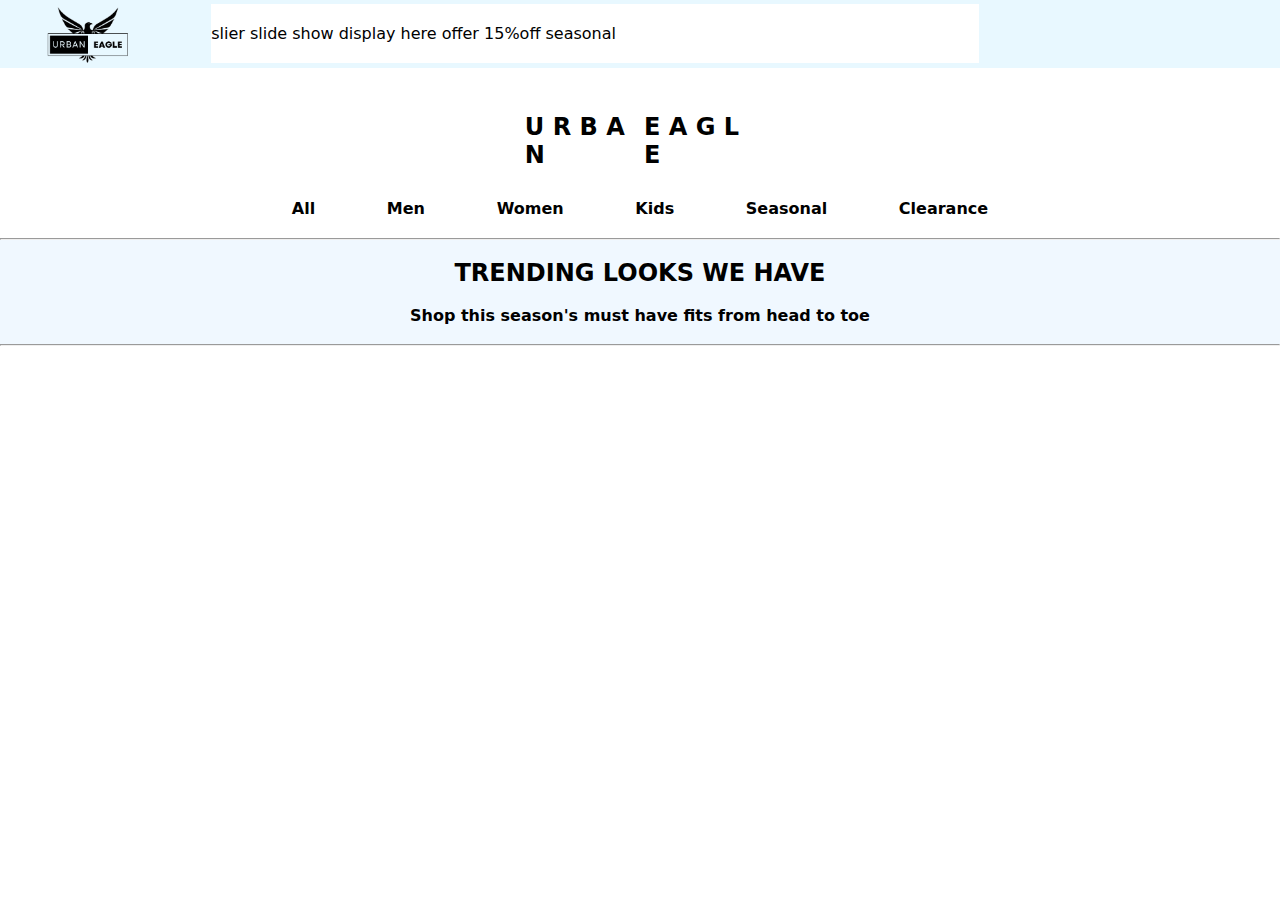
==== frontend/index.html @ c6f15f6f "day-2 work" ====
<!DOCTYPE html>
<html lang="en">

<head>
    <meta charset="UTF-8">
    <meta http-equiv="X-UA-Compatible" content="IE=edge">
    <meta name="viewport" content="width=device-width, initial-scale=1.0">
    <title>Urban Eagle</title>
    <link rel="stylesheet" href="index.css">
</head>

<body>
    <div id="nav1">
        <div>
            <div class="logo">
                <a href="index.html"><img src="images/Urban eage png logo.png" alt="logo"></a>
            </div>
        </div>
        <div>
            <p>slier slide show display here offer 15%off seasonal</p>
        </div>
        <div id="icon">
            <div><img src="https://cdn-icons-png.flaticon.com/512/3024/3024605.png" alt=""></div>
            <div><img src="https://cdn-icons-png.flaticon.com/512/126/126471.png" alt=""></div>
            <div><img src="https://cdn-icons-png.flaticon.com/512/9296/9296822.png" alt=""></div>
        </div>
    </div>

    <div id="nav2">
        <div>
        <h2>U R B A N</h2> <h2>E A G L E</h2>
    </div>
        <div>
            <h4>All</h4>
            <h4>Men</h4>
            <h4>Women</h4>
            <h4>Kids</h4>
            <h4>Seasonal</h4>
            <h4>Clearance</h4>
        </div>
    </div>
    <hr>
    <div id="trend">
        <br>
        <h2>TRENDING LOOKS WE HAVE</h2>
        <br>
        <h4>Shop this season's must have fits from head to toe</h4>
        <br>
    </div>
    <hr>










</body>

</html>
<script src="index.js"></script>
---- frontend/index.css ----
* {
    margin: 0px;
    padding: 0px;
    /* font-family: Verdana, Geneva, Tahoma, sans-serif; */
    font-family: system-ui, -apple-system, BlinkMacSystemFont, 'Segoe UI', Roboto, Oxygen, Ubuntu, Cantarell, 'Open Sans', 'Helvetica Neue', sans-serif;
}

#nav1 {
    display: flex;
    justify-content: space-around;
    background-color: rgba(172, 231, 255, 0.281);
    padding: 4px 0px 5px 0px;
    margin-bottom: 45px;
}

#nav1 img {
    width: 80%;
    display: flex;
    margin: auto;
    transition: 0.3s;
}

.logo {
    position: absolute;
    width: 8%;
}

#nav1 img:hover {
    transform: scale(1.2);
}

#nav1>div:nth-child(1) {
    width: 8%;
}

#nav1>div:nth-child(2) {
    width: 60%;
    background-color: white;
    padding: 20px 0px;
}

#nav1>div:nth-child(3) {
    width: 15%;
    display: flex;
    justify-content: space-between;
    align-items: center;
}

#icon img {
    width: 40%;
}

#nav2>div:nth-child(1) {
    display: flex;
    width: 18%;
    margin: auto;
    justify-content: space-between;
    margin-bottom: 30px;
}
#nav2>div:nth-child(2) {
    display: flex;
    width: 60%;
    margin: auto;
    justify-content: space-around;
    margin-bottom: 20px;
}

#trend{
    text-align: center;
    background-color: aliceblue;
}
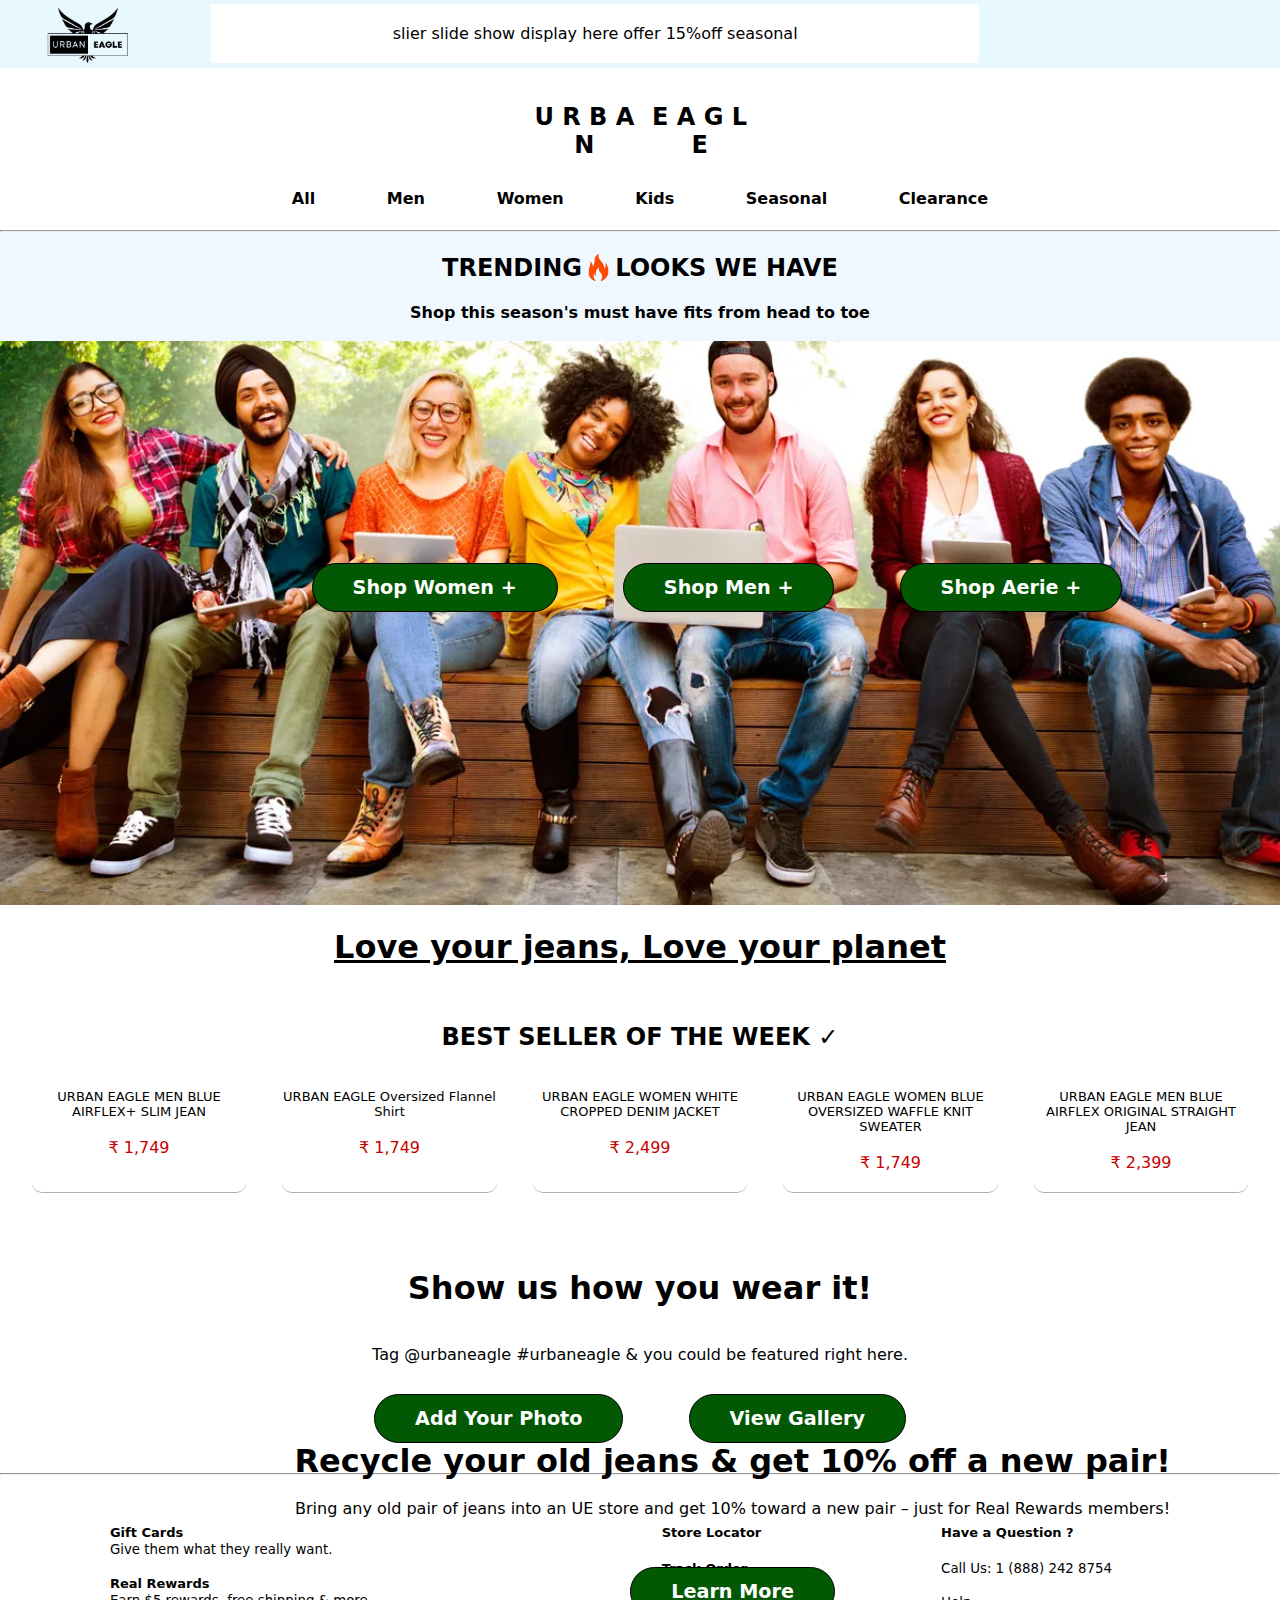
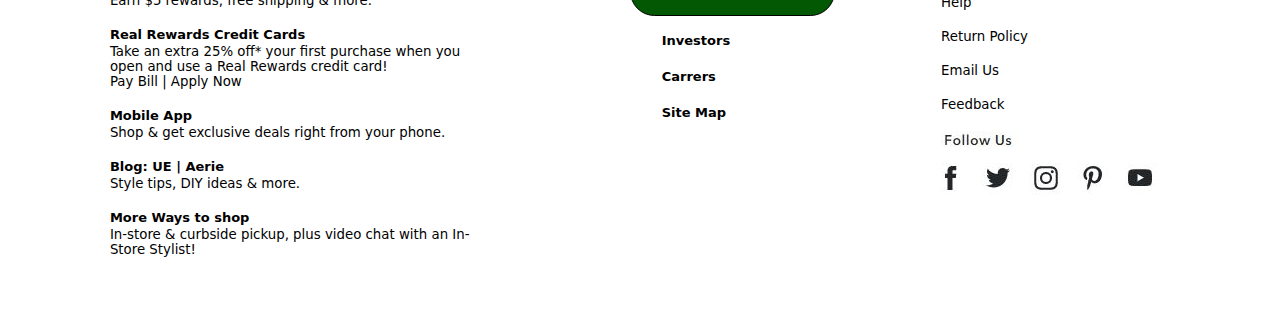
==== commit 203107ce: "day-3 work" ====
--- a/frontend/index.html
+++ b/frontend/index.html
@@ -10,54 +10,224 @@
 </head>
 
 <body>
-    <div id="nav1">
+    <div id="cont">
+        <div id="nav1">
+            <div>
+                <div class="logo">
+                    <a href="index.html"><img src="images/Urban eage png logo.png" alt="logo"></a>
+                </div>
+            </div>
+            <div>
+                <p>slier slide show display here offer 15%off seasonal</p>
+            </div>
+            <div id="icon">
+                <div id="account"><img src="https://cdn-icons-png.flaticon.com/512/3024/3024605.png" alt=""></div>
+                <div><img src="https://cdn-icons-png.flaticon.com/512/126/126471.png" alt=""></div>
+                <div><img src="https://cdn-icons-png.flaticon.com/512/9296/9296822.png" alt=""></div>
+            </div>
+        </div>
+
+        <div id="acc">
+            <!-- <hr> -->
+            <br>
+            <h1>ACCOUNT</h1><br>
+         
+            <button class="sign">Sign In</button>
+            <button class="sign">Create Account</button><br>
+        
+            <hr><br>
+            <h4>Real Rewards</h4><br>
+            <hr><br>
+            <h4>Account Settings</h4><br>
+            <hr><br>
+            <h4>Credit Card & Bill Pay</h4><br>
+            <hr><br>
+            <h4>Feedback</h4><br>
+            <hr><br>
+            <h4>Help <br> Call Us: 1 (888) 242 8754</h4><br>
+            <hr><br>
+            <h4>About Us</h4><br>
+            <hr><br>
+            <h4>Admin Section</h4>
+            <br>
+        </div>
+        <div id="nav2">
+            <div>
+                <h2>U R B A N</h2>
+                <h2>E A G L E</h2>
+            </div>
+            <div>
+                <div class="option">
+                    <h4>All</h4>
+                </div>
+                <div class="option">
+                    <h4>Men</h4>
+                </div>
+                <div class="option">
+                    <h4>Women</h4>
+                </div>
+                <div class="option">
+                    <h4>Kids</h4>
+                </div>
+                <div class="option">
+                    <h4>Seasonal</h4>
+                </div>
+                <div class="option">
+                    <h4>Clearance</h4>
+                </div>
+            </div>
+        </div>
+        <hr>
+        <div id="trend">
+            <br>
+            <div>
+                <h2>TRENDING</h2>
+                <img src="images/trend png.png" alt="">
+                <h2>LOOKS WE HAVE</h2>
+            </div>
+            <br>
+            <h4>Shop this season's must have fits from head to toe</h4>
+            <br>
+        </div>
+
+        <div id="slider">
+            <div id="abvsli">
+                <button>Shop Women +</button>
+                <button>Shop Men +</button>
+                <button>Shop Aerie +</button>
+            </div>
+            <img src="images/slider1pn.png" alt="">
+        </div>
+        <br>
         <div>
-            <div class="logo">
-                <a href="index.html"><img src="images/Urban eage png logo.png" alt="logo"></a>
-            </div>
-        </div>
+            <h1><u>Love your jeans, Love your planet</u></h1>
+            <a href="https://blog.ae.com/2020/12/23/made-with-the-planet-in-mind/"><button class="detail">Learn
+                    More</button></a>
+            <img src="https://s7d2.scene7.com/is/image/aeo/20230113-aehp-realgood-lg?scl=1&qlt=60&fmt=webp" alt="">
+        </div>
+        <br>
+        <br>
+        <h2>BEST SELLER OF THE WEEK ✓</h2>
+        <br>
+        <div id="bottom">
+            <div>
+                <a href=""><button class="shop">QUICK SHOP</button></a>
+                <img src="https://imagescdn.aeo.in/img/app/product/6/627632-6118717.jpg?w=312&auto=format" alt="">
+                <br>
+                <p>URBAN EAGLE MEN BLUE AIRFLEX+ SLIM JEAN</p>
+                <br>
+                <p class="rs" style="font-size: medium;">₹ 1,749</p>
+            </div>
+            <div>
+                <a href=""><button class="shop">QUICK SHOP</button></a>
+                <img src="https://s7d2.scene7.com/is/image/aeo/1354_5000_600_of?$cat-main_large$&fmt=webp" alt="">
+                <p>URBAN EAGLE Oversized Flannel Shirt</p>
+                <br>
+                <p class="rs" style="font-size: medium;">₹ 1,749</p>
+            </div>
+            <div>
+                <a href=""><button class="shop">QUICK SHOP</button></a>
+                <img src="https://imagescdn.aeo.in/img/app/product/6/688749-7324716.jpg?w=312&auto=format" alt="">
+                <p>URBAN EAGLE WOMEN WHITE CROPPED DENIM JACKET</p>
+                <br>
+                <p class="rs" style="font-size: medium;">₹ 2,499</p>
+            </div>
+            <div>
+                <a href=""><button class="shop">QUICK SHOP</button></a>
+                <img src="https://imagescdn.aeo.in/img/app/product/7/778930-9504622.jpg?w=312&auto=format" alt="">
+                <p>URBAN EAGLE WOMEN BLUE OVERSIZED WAFFLE KNIT SWEATER</p>
+                <br>
+                <p class="rs" style="font-size: medium;">₹ 1,749</p>
+            </div>
+            <div>
+                <a href=""><button class="shop">QUICK SHOP</button></a>
+                <img src="https://imagescdn.aeo.in/img/app/product/5/554767-4564166.jpg?auto=format" alt="">
+                <p>URBAN EAGLE MEN BLUE AIRFLEX ORIGINAL STRAIGHT JEAN</p>
+                <br>
+                <p class="rs" style="font-size: medium;">₹ 2,399</p>
+            </div>
+        </div>
+        <br>
+        <br>
+        <br>
         <div>
-            <p>slier slide show display here offer 15%off seasonal</p>
-        </div>
-        <div id="icon">
-            <div><img src="https://cdn-icons-png.flaticon.com/512/3024/3024605.png" alt=""></div>
-            <div><img src="https://cdn-icons-png.flaticon.com/512/126/126471.png" alt=""></div>
-            <div><img src="https://cdn-icons-png.flaticon.com/512/9296/9296822.png" alt=""></div>
-        </div>
+            <div id="reward">
+                <h1>Recycle your old jeans & get 10% off a new pair!</h1>
+                <br>
+                <p>Bring any old pair of jeans into an UE store and get 10% toward a new pair – just for Real Rewards
+                    members!</p>
+                <br>
+                <a href="https://blog.ae.com/2022/04/06/recycle-your-old-jeans-get-10-off-a-new-pair/"><button
+                        class="learn">Learn More</button></a>
+            </div>
+            <img src="https://s7d2.scene7.com/is/image/aeo/20230113-aehp-jeans-recycling-lg?scl=1&qlt=60&fmt=webp"
+                alt="">
+        </div>
+        <h1>Show us how you wear it!</h1>
+        <br>
+        <div id="show"></div>
+        <br>
+        <p>Tag @urbaneagle #urbaneagle & you could be featured right here.</p>
+        <button id="addphoto">Add Your Photo</button>
+        <button class="gallery">View Gallery</button>
+        <br>
+        <hr>
+        <div id="footer">
+            <div>
+                <p class="fhead">Gift Cards</p>
+                <p class="fpara">Give them what they really want.</p>
+                <br>
+                <p class="fhead">Real Rewards</p>
+                <p class="fpara">Earn $5 rewards, free shipping & more.</p>
+                <br>
+                <p class="fhead">Real Rewards Credit Cards</p>
+                <p class="fpara">Take an extra 25% off* your first purchase when you open and use a Real Rewards credit
+                    card! <br> Pay Bill | Apply Now</p>
+                <br>
+                <p class="fhead">Mobile App</p>
+                <p class="fpara">Shop & get exclusive deals right from your phone.</p>
+                <br>
+                <p class="fhead">Blog: UE | Aerie</p>
+                <p class="fpara">Style tips, DIY ideas & more.</p>
+                <br>
+                <p class="fhead">More Ways to shop</p>
+                <p class="fpara">In-store & curbside pickup, plus video chat with an In-Store Stylist!</p>
+                <br>
+            </div>
+            <div>
+                <p class="fhead">Store Locator</p>
+                <br>
+                <p class="fhead">Track Order</p>
+                <br>
+                <p class="fhead">About us</p>
+                <br>
+                <p class="fhead">Investors</p>
+                <br>
+                <p class="fhead">Carrers</p>
+                <br>
+                <p class="fhead">Site Map</p>
+                <br>
+            </div>
+            <div>
+                <p class="fhead">Have a Question ?</p>
+                <br>
+                <p class="fpara">Call Us: 1 (888) 242 8754</p>
+                <br>
+                <p class="fpara">Help</p>
+                <br>
+                <p class="fpara">Return Policy</p>
+                <br>
+                <p class="fpara">Email Us</p>
+                <br>
+                <p class="fpara">Feedback</p>
+                <br>
+                <img src="images/footer.JPG" alt="">
+            </div>
+        </div>
+
+
+
     </div>
-
-    <div id="nav2">
-        <div>
-        <h2>U R B A N</h2> <h2>E A G L E</h2>
-    </div>
-        <div>
-            <h4>All</h4>
-            <h4>Men</h4>
-            <h4>Women</h4>
-            <h4>Kids</h4>
-            <h4>Seasonal</h4>
-            <h4>Clearance</h4>
-        </div>
-    </div>
-    <hr>
-    <div id="trend">
-        <br>
-        <h2>TRENDING LOOKS WE HAVE</h2>
-        <br>
-        <h4>Shop this season's must have fits from head to toe</h4>
-        <br>
-    </div>
-    <hr>
-
-
-
-
-
-
-
-
-
-
 </body>
 
 </html>
--- a/frontend/index.css
+++ b/frontend/index.css
@@ -1,16 +1,21 @@
 * {
     margin: 0px;
     padding: 0px;
-    /* font-family: Verdana, Geneva, Tahoma, sans-serif; */
+    text-align: center;
     font-family: system-ui, -apple-system, BlinkMacSystemFont, 'Segoe UI', Roboto, Oxygen, Ubuntu, Cantarell, 'Open Sans', 'Helvetica Neue', sans-serif;
 }
-
+img{
+    width: 100%;
+}
+#cont{
+    width: 100%;
+}
 #nav1 {
     display: flex;
     justify-content: space-around;
     background-color: rgba(172, 231, 255, 0.281);
     padding: 4px 0px 5px 0px;
-    margin-bottom: 45px;
+    /* margin-bottom: 35px; */
 }
 
 #nav1 img {
@@ -39,7 +44,7 @@
     padding: 20px 0px;
 }
 
-#nav1>div:nth-child(3) {
+#icon {
     width: 15%;
     display: flex;
     justify-content: space-between;
@@ -49,7 +54,9 @@
 #icon img {
     width: 40%;
 }
-
+#nav2{
+    margin-top: 35px;
+}
 #nav2>div:nth-child(1) {
     display: flex;
     width: 18%;
@@ -64,8 +71,149 @@
     justify-content: space-around;
     margin-bottom: 20px;
 }
-
+#acc{
+    position: absolute;
+    background-color: whitesmoke;
+    display: flex;
+    flex-direction: column;
+    padding: 0px 6px;
+    margin-left: 167vh;
+    display: none;
+    box-shadow: rgba(0, 0, 0, 0.24) 0px 3px 8px;
+}
+#acc h4{
+    transition: 0.3s;
+}
+#acc h4:hover{
+    font-size: medium;
+    /* box-shadow: rgba(0, 0, 0, 0.24) 0px 3px 8px; */
+    /* transform: scale(1.1); */
+}
+.sign{
+    padding: 12px 40px;
+    margin: 10px;
+    border-radius: 50px;
+    border: 1px solid black;
+    color: white;
+    font-size: larger;
+    font-weight: bold;
+    /* background-color: #0a5491; */
+    background-color: rgb(3, 88, 3);
+    transition: 0.2s;
+}
+.option{
+    transition: 0.1s;
+    border-bottom: 2px solid white;
+    padding: 0px 3px;
+}
+.option:hover{
+    border-bottom: 2px solid;
+}
 #trend{
     text-align: center;
     background-color: aliceblue;
+}
+
+#trend>div{
+    display: flex;
+    justify-content: center;
+    align-items: center;
+}
+#trend img{
+    width: 2.6%;
+}
+
+#slider img{
+    width: 100%;
+}
+
+#abvsli{
+    position: absolute;
+    margin-top: 15%;
+    margin-left: 22%;
+}
+#abvsli>button , .detail, .learn, #addphoto, .gallery{
+    padding: 12px 40px;
+    margin: 30px;
+    border-radius: 50px;
+    border: 1px solid black;
+    color: white;
+    font-size: larger;
+    font-weight: bold;
+    /* background-color: #0a5491; */
+    background-color: rgb(3, 88, 3);
+    transition: 0.2s;
+}
+#abvsli>button:hover , .detail:hover , .learn:hover, .shop:hover, #addphoto:hover, .gallery:hover, .sign:hover{
+    box-shadow: rgba(0, 0, 0, 0.3) 0px 19px 38px, rgba(0, 0, 0, 0.22) 0px 15px 12px;
+}
+.detail{
+    position: absolute;
+    margin-left: 70%;
+    margin-top: 50%;
+}
+#bottom{
+    width: 95%;
+    margin: auto;
+    display: grid;
+    grid-template-columns: repeat(5, 1fr);
+    gap: 3%;
+}
+#bottom>div{
+    border-radius: 10px;
+    border-bottom: 1px solid rgba(128, 128, 128, 0.623);
+    transition: 0.3s;
+}
+#bottom>div:hover{
+    transform: scale(1.1);
+}
+#bottom>div:hover .shop{
+    display: block;
+}
+
+#bottom p{
+    font-size: small;
+}
+.rs{
+    color: rgb(199, 0, 0);
+    font-size: medium;
+    margin-bottom: 20px;
+}
+#reward{
+    position: absolute;
+    margin-top: 15%;
+    margin-left: 23%;
+}
+.shop{
+    display: none;
+    position: absolute;
+    padding: 2px 30px;
+    border-radius: 50px;
+    border: 1px solid black;
+    margin-top: 38vh;
+    margin-left: 6.5vh;
+    transition: 0.1s;
+}
+
+#footer{
+    display: flex;
+    justify-content: space-around;
+    padding: 50px 20px;
+}
+#footer p{
+    text-align: left;
+}
+#footer>div:nth-child(1){
+    width: 30%;
+}
+.fhead{
+    font-size: small;
+    font-weight: bold;
+    border-bottom: 2px solid white;
+}
+.fhead:hover{
+   text-decoration: underline;
+}
+.fpara{
+    font-size: smaller;
 }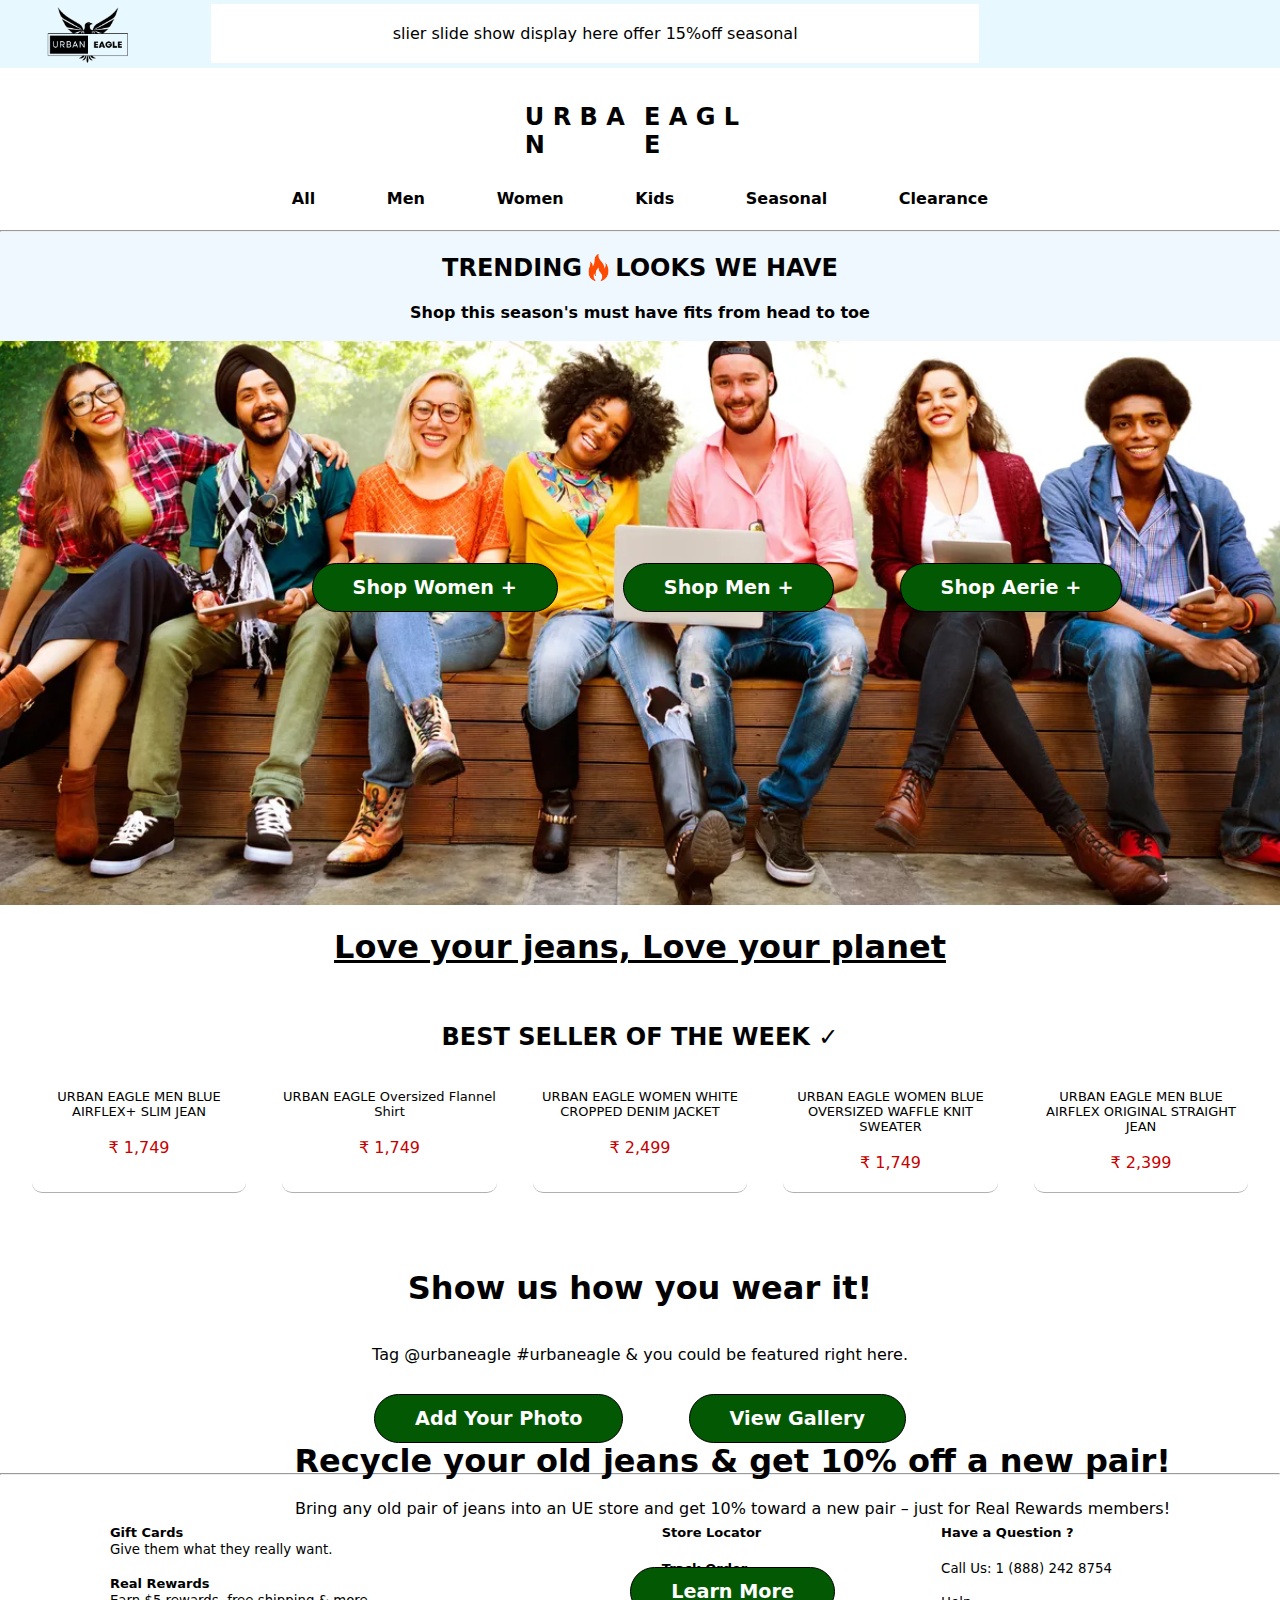
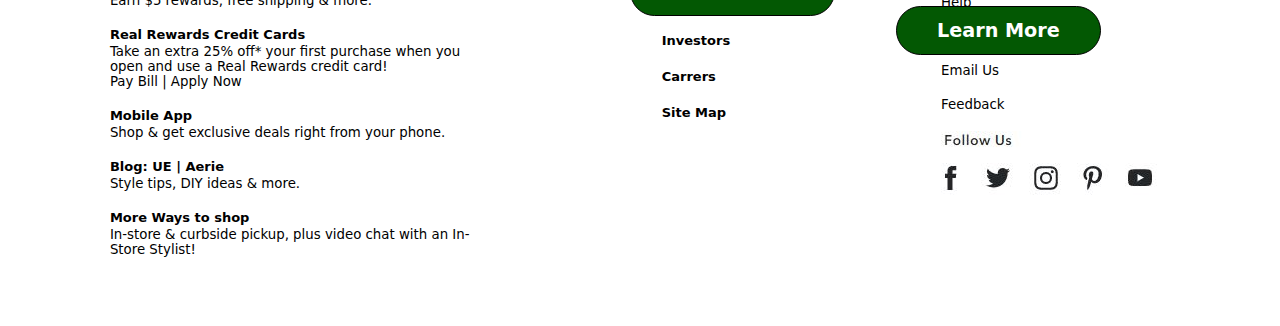
==== commit 9d5aa387: "day-4 work" ====
--- a/frontend/index.html
+++ b/frontend/index.html
@@ -18,7 +18,7 @@
                 </div>
             </div>
             <div>
-                <p>slier slide show display here offer 15%off seasonal</p>
+                <p class="cen">slier slide show display here offer 15%off seasonal</p>
             </div>
             <div id="icon">
                 <div id="account"><img src="https://cdn-icons-png.flaticon.com/512/3024/3024605.png" alt=""></div>
@@ -28,13 +28,12 @@
         </div>
 
         <div id="acc">
-            <!-- <hr> -->
             <br>
             <h1>ACCOUNT</h1><br>
-         
-            <button class="sign">Sign In</button>
-            <button class="sign">Create Account</button><br>
-        
+
+            <a href="login.html"><button class="sign">Sign In</button></a>
+            <a href="account.html"><button class="sign">Create Account</button></a><br>
+
             <hr><br>
             <h4>Real Rewards</h4><br>
             <hr><br>
@@ -48,7 +47,9 @@
             <hr><br>
             <h4>About Us</h4><br>
             <hr><br>
-            <h4>Admin Section</h4>
+            <a href="admin.html">
+                <h4>Admin Section</h4>
+            </a>
             <br>
         </div>
         <div id="nav2">
@@ -100,14 +101,14 @@
         </div>
         <br>
         <div>
-            <h1><u>Love your jeans, Love your planet</u></h1>
+            <h1 class="cen"><u>Love your jeans, Love your planet</u></h1>
             <a href="https://blog.ae.com/2020/12/23/made-with-the-planet-in-mind/"><button class="detail">Learn
                     More</button></a>
             <img src="https://s7d2.scene7.com/is/image/aeo/20230113-aehp-realgood-lg?scl=1&qlt=60&fmt=webp" alt="">
         </div>
         <br>
         <br>
-        <h2>BEST SELLER OF THE WEEK ✓</h2>
+        <h2 class="cen">BEST SELLER OF THE WEEK ✓</h2>
         <br>
         <div id="bottom">
             <div>
@@ -163,14 +164,16 @@
             <img src="https://s7d2.scene7.com/is/image/aeo/20230113-aehp-jeans-recycling-lg?scl=1&qlt=60&fmt=webp"
                 alt="">
         </div>
-        <h1>Show us how you wear it!</h1>
-        <br>
-        <div id="show"></div>
-        <br>
-        <p>Tag @urbaneagle #urbaneagle & you could be featured right here.</p>
-        <button id="addphoto">Add Your Photo</button>
-        <button class="gallery">View Gallery</button>
-        <br>
+        <div class="cen">
+            <h1 class="cen">Show us how you wear it!</h1>
+            <br>
+            <div id="show"></div>
+            <br>
+            <p class="cen">Tag @urbaneagle #urbaneagle & you could be featured right here.</p>
+            <button id="addphoto">Add Your Photo</button>
+            <button class="gallery">View Gallery</button>
+            <br>
+        </div>
         <hr>
         <div id="footer">
             <div>
@@ -231,4 +234,4 @@
 </body>
 
 </html>
-<script src="index.js"></script>+<script src="signup.js"></script>--- a/frontend/index.css
+++ b/frontend/index.css
@@ -1,15 +1,22 @@
 * {
     margin: 0px;
     padding: 0px;
+    /* text-align: center; */
+    font-family: system-ui, -apple-system, BlinkMacSystemFont, 'Segoe UI', Roboto, Oxygen, Ubuntu, Cantarell, 'Open Sans', 'Helvetica Neue', sans-serif;
+}
+
+.cen {
     text-align: center;
-    font-family: system-ui, -apple-system, BlinkMacSystemFont, 'Segoe UI', Roboto, Oxygen, Ubuntu, Cantarell, 'Open Sans', 'Helvetica Neue', sans-serif;
-}
-img{
-    width: 100%;
-}
-#cont{
-    width: 100%;
-}
+}
+
+img {
+    width: 100%;
+}
+
+#cont {
+    width: 100%;
+}
+
 #nav1 {
     display: flex;
     justify-content: space-around;
@@ -54,9 +61,11 @@
 #icon img {
     width: 40%;
 }
-#nav2{
+
+#nav2 {
     margin-top: 35px;
 }
+
 #nav2>div:nth-child(1) {
     display: flex;
     width: 18%;
@@ -64,6 +73,7 @@
     justify-content: space-between;
     margin-bottom: 30px;
 }
+
 #nav2>div:nth-child(2) {
     display: flex;
     width: 60%;
@@ -71,7 +81,8 @@
     justify-content: space-around;
     margin-bottom: 20px;
 }
-#acc{
+
+#acc {
     position: absolute;
     background-color: whitesmoke;
     display: flex;
@@ -81,15 +92,8 @@
     display: none;
     box-shadow: rgba(0, 0, 0, 0.24) 0px 3px 8px;
 }
-#acc h4{
-    transition: 0.3s;
-}
-#acc h4:hover{
-    font-size: medium;
-    /* box-shadow: rgba(0, 0, 0, 0.24) 0px 3px 8px; */
-    /* transform: scale(1.1); */
-}
-.sign{
+
+.sign {
     padding: 12px 40px;
     margin: 10px;
     border-radius: 50px;
@@ -101,38 +105,47 @@
     background-color: rgb(3, 88, 3);
     transition: 0.2s;
 }
-.option{
+
+.option {
     transition: 0.1s;
     border-bottom: 2px solid white;
     padding: 0px 3px;
 }
-.option:hover{
+
+.option:hover {
     border-bottom: 2px solid;
 }
-#trend{
+
+#trend {
     text-align: center;
     background-color: aliceblue;
 }
 
-#trend>div{
+#trend>div {
     display: flex;
     justify-content: center;
     align-items: center;
 }
-#trend img{
+
+#trend img {
     width: 2.6%;
 }
 
-#slider img{
-    width: 100%;
-}
-
-#abvsli{
+#slider img {
+    width: 100%;
+}
+
+#abvsli {
     position: absolute;
     margin-top: 15%;
     margin-left: 22%;
 }
-#abvsli>button , .detail, .learn, #addphoto, .gallery{
+
+#abvsli>button,
+.detail,
+.learn,
+#addphoto,
+.gallery {
     padding: 12px 40px;
     margin: 30px;
     border-radius: 50px;
@@ -144,47 +157,64 @@
     background-color: rgb(3, 88, 3);
     transition: 0.2s;
 }
-#abvsli>button:hover , .detail:hover , .learn:hover, .shop:hover, #addphoto:hover, .gallery:hover, .sign:hover{
+
+#abvsli>button:hover,
+.detail:hover,
+.learn:hover,
+.shop:hover,
+#addphoto:hover,
+.gallery:hover,
+.sign:hover {
     box-shadow: rgba(0, 0, 0, 0.3) 0px 19px 38px, rgba(0, 0, 0, 0.22) 0px 15px 12px;
 }
-.detail{
+
+.detail {
     position: absolute;
     margin-left: 70%;
     margin-top: 50%;
 }
-#bottom{
+
+#bottom {
     width: 95%;
     margin: auto;
     display: grid;
     grid-template-columns: repeat(5, 1fr);
     gap: 3%;
-}
-#bottom>div{
+    text-align: center;
+}
+
+#bottom>div {
     border-radius: 10px;
     border-bottom: 1px solid rgba(128, 128, 128, 0.623);
     transition: 0.3s;
 }
-#bottom>div:hover{
+
+#bottom>div:hover {
     transform: scale(1.1);
 }
-#bottom>div:hover .shop{
+
+#bottom>div:hover .shop {
     display: block;
 }
 
-#bottom p{
+#bottom p {
     font-size: small;
 }
-.rs{
+
+.rs {
     color: rgb(199, 0, 0);
     font-size: medium;
     margin-bottom: 20px;
 }
-#reward{
+
+#reward {
     position: absolute;
     margin-top: 15%;
     margin-left: 23%;
-}
-.shop{
+    text-align: center;
+}
+
+.shop {
     display: none;
     position: absolute;
     padding: 2px 30px;
@@ -195,25 +225,110 @@
     transition: 0.1s;
 }
 
-#footer{
+#footer {
     display: flex;
     justify-content: space-around;
     padding: 50px 20px;
 }
-#footer p{
+
+#footer p {
     text-align: left;
 }
-#footer>div:nth-child(1){
+
+#footer>div:nth-child(1) {
     width: 30%;
 }
-.fhead{
+
+.fhead {
     font-size: small;
     font-weight: bold;
     border-bottom: 2px solid white;
 }
-.fhead:hover{
-   text-decoration: underline;
-}
-.fpara{
+
+.fhead:hover {
+    text-decoration: underline;
+}
+
+.fpara {
     font-size: smaller;
+}
+
+/* account section */
+
+#form {
+    display: flex;
+    flex-direction: column;
+    width: 25%;
+    margin: auto;
+    padding: 50px;
+    box-shadow: rgba(0, 0, 0, 0.19) 0px 10px 20px, rgba(0, 0, 0, 0.23) 0px 6px 6px;
+}
+
+#form>label {
+    font-size: 18px;
+    text-align: left;
+}
+
+#form>div {
+    display: flex;
+    justify-content: space-between;
+}
+
+#form>input,
+#form option,
+#form select {
+    height: 25px;
+    margin-top: 3px;
+    margin-bottom: 10px;
+}
+
+#form>input,
+#form select {
+    height: 30px;
+    width: 100%;
+    margin: auto;
+    border: 1px solid rgba(96, 201, 243, 0.863);
+    background-color: rgba(172, 231, 255, 0.281);
+    border-radius: 8px;
+    margin-bottom: 15px;
+    margin-top: 5px;
+    text-align: left;
+}
+
+#form>button {
+    padding: 6px 20px;
+    border-radius: 5px;
+    border: 1px solid rgba(96, 201, 243, 0.863);
+    background-color: rgba(86, 195, 238, 0.568);
+}
+
+#form>button:hover {
+    box-shadow: rgba(50, 50, 93, 0.25) 0px 30px 60px -12px inset, rgba(0, 0, 0, 0.3) 0px 18px 36px -18px inset;
+}
+
+#filter {
+    margin-top: 20px;
+    line-height: 35px;
+}
+
+#guest-rating {
+    width: 100%;
+    margin-top: 20px;
+    line-height: 35px;
+}
+
+#main {
+    width: 90%;
+    margin: auto;
+    display: flex;
+    /* justify-content: space-between; */
+}
+
+#main>div:nth-child(1) {
+    width: 20%;
+}
+
+#main>div:nth-child(2) {
+    width: 80%;
+    /* border: 1px solid; */
 }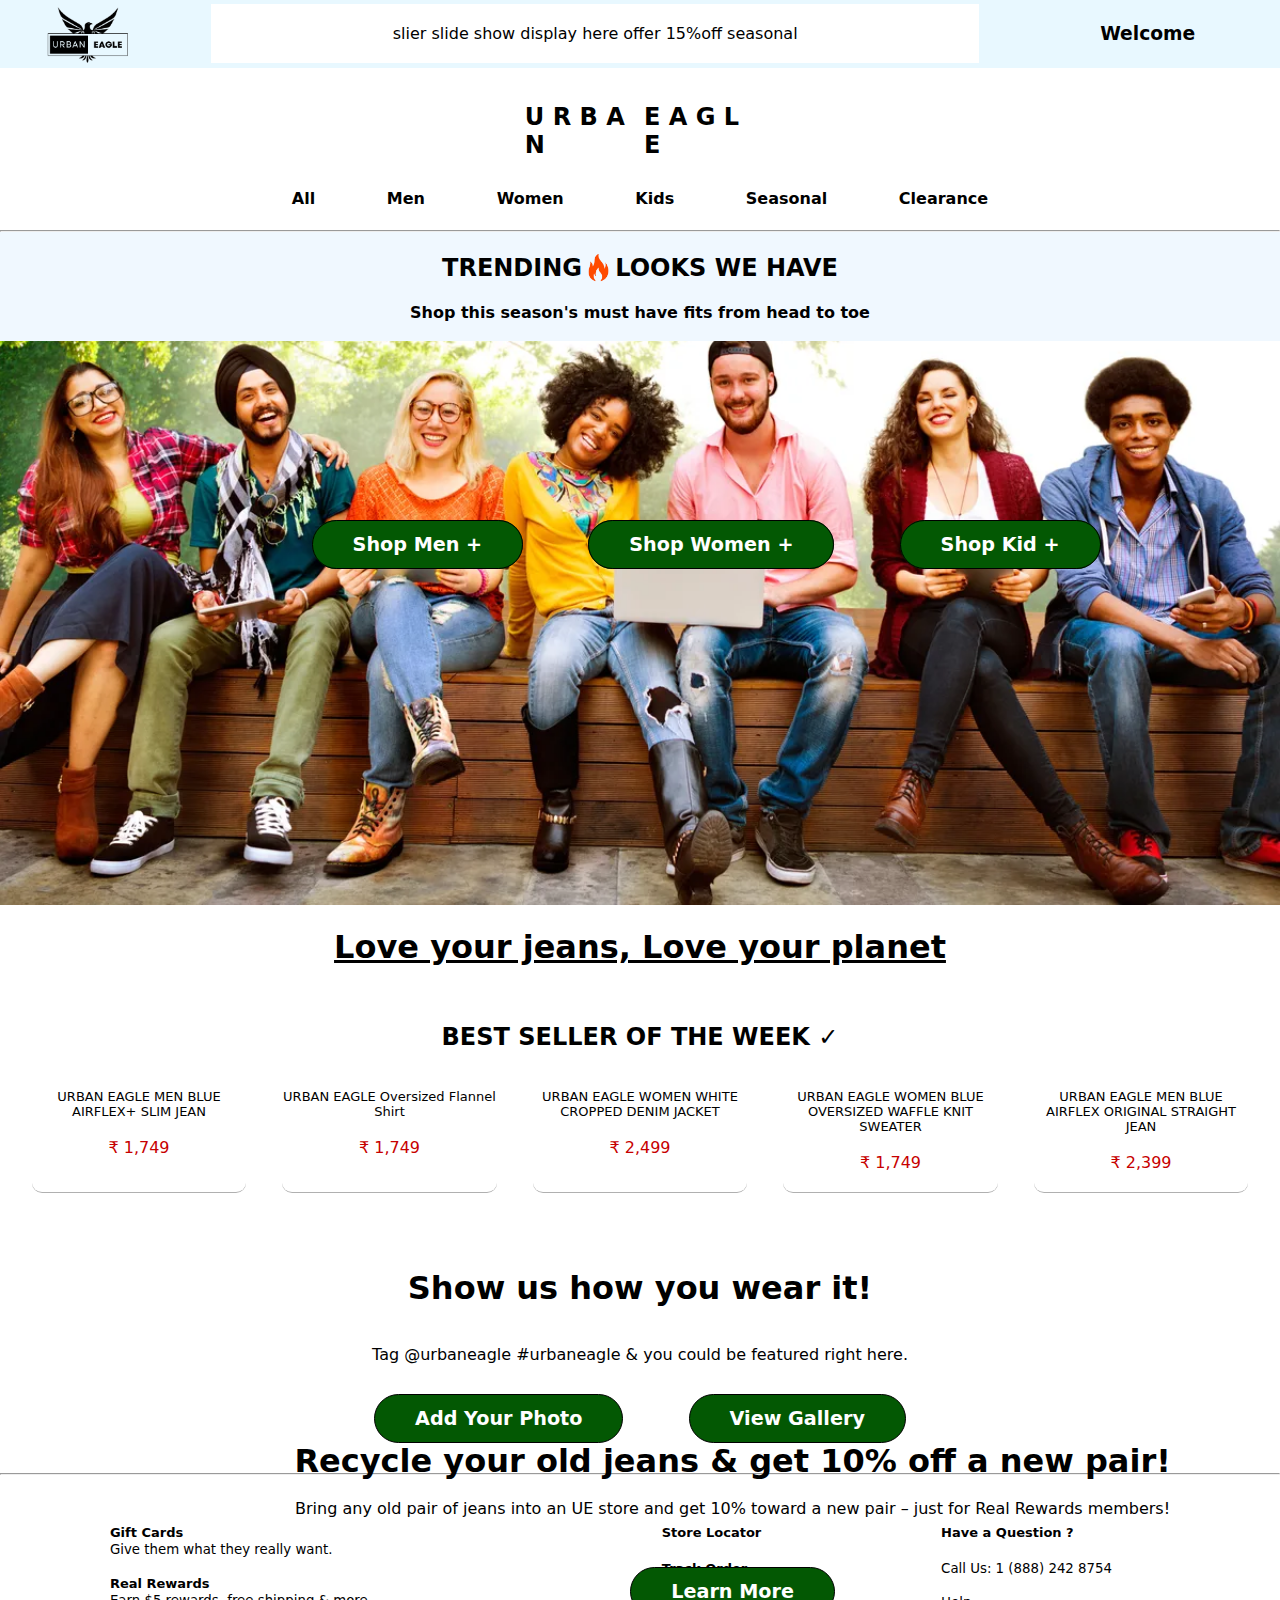
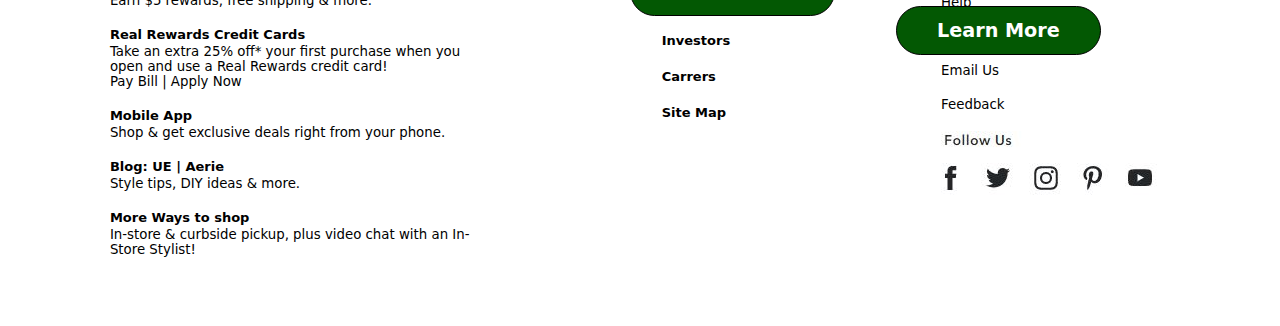
==== commit 5a421bd5: "Final with deployed link" ====
--- a/frontend/index.html
+++ b/frontend/index.html
@@ -22,8 +22,8 @@
             </div>
             <div id="icon">
                 <div id="account"><img src="https://cdn-icons-png.flaticon.com/512/3024/3024605.png" alt=""></div>
-                <div><img src="https://cdn-icons-png.flaticon.com/512/126/126471.png" alt=""></div>
-                <div><img src="https://cdn-icons-png.flaticon.com/512/9296/9296822.png" alt=""></div>
+                <h3 id="username"></h3>
+                <a href="cart.html"><div><img src="https://cdn-icons-png.flaticon.com/512/9296/9296822.png" alt=""></div></a>
             </div>
         </div>
 
@@ -59,16 +59,16 @@
             </div>
             <div>
                 <div class="option">
-                    <h4>All</h4>
-                </div>
-                <div class="option">
-                    <h4>Men</h4>
-                </div>
-                <div class="option">
-                    <h4>Women</h4>
-                </div>
-                <div class="option">
-                    <h4>Kids</h4>
+                    <a href="all.html"><h4>All</h4></a>
+                </div>
+                <div class="option">
+                    <a href="men.html"><h4>Men</h4></a>
+                </div>
+                <div class="option">
+                    <a href="women.html"><h4>Women</h4></a>
+                </div>
+                <div class="option">
+                    <a href="kid.html"><h4>Kids</h4></a>
                 </div>
                 <div class="option">
                     <h4>Seasonal</h4>
@@ -93,9 +93,9 @@
 
         <div id="slider">
             <div id="abvsli">
-                <button>Shop Women +</button>
-                <button>Shop Men +</button>
-                <button>Shop Aerie +</button>
+                <a href="men.html">Shop Men +</a>
+                <a href="women.html">Shop Women +</a>
+                <a href="kid.html">Shop Kid +</a>
             </div>
             <img src="images/slider1pn.png" alt="">
         </div>
--- a/frontend/index.css
+++ b/frontend/index.css
@@ -5,6 +5,11 @@
     font-family: system-ui, -apple-system, BlinkMacSystemFont, 'Segoe UI', Roboto, Oxygen, Ubuntu, Cantarell, 'Open Sans', 'Helvetica Neue', sans-serif;
 }
 
+a {
+    text-decoration: none;
+    color: black;
+}
+
 .cen {
     text-align: center;
 }
@@ -93,7 +98,8 @@
     box-shadow: rgba(0, 0, 0, 0.24) 0px 3px 8px;
 }
 
-.sign {
+.sign,
+#add_bag {
     padding: 12px 40px;
     margin: 10px;
     border-radius: 50px;
@@ -141,7 +147,7 @@
     margin-left: 22%;
 }
 
-#abvsli>button,
+#abvsli>a,
 .detail,
 .learn,
 #addphoto,
@@ -158,13 +164,17 @@
     transition: 0.2s;
 }
 
-#abvsli>button:hover,
+#abvsli>a:hover,
 .detail:hover,
 .learn:hover,
 .shop:hover,
 #addphoto:hover,
 .gallery:hover,
-.sign:hover {
+.sign:hover,
+.add_to_cart:hover,
+#add_bag:hover,
+.rm_cart:hover,
+#pay:hover {
     box-shadow: rgba(0, 0, 0, 0.3) 0px 19px 38px, rgba(0, 0, 0, 0.22) 0px 15px 12px;
 }
 
@@ -306,6 +316,8 @@
     box-shadow: rgba(50, 50, 93, 0.25) 0px 30px 60px -12px inset, rgba(0, 0, 0, 0.3) 0px 18px 36px -18px inset;
 }
 
+/* display data page-------------------------------------------- */
+
 #filter {
     margin-top: 20px;
     line-height: 35px;
@@ -317,18 +329,147 @@
     line-height: 35px;
 }
 
-#main {
+.main {
     width: 90%;
     margin: auto;
     display: flex;
-    /* justify-content: space-between; */
-}
-
-#main>div:nth-child(1) {
+}
+
+.main>div:nth-child(1) {
     width: 20%;
 }
 
-#main>div:nth-child(2) {
+.search,
+.prisort,
+.catfilter {
+    width: 100%;
+    height: 40px;
+    border: 1px solid grey;
+    background-color: rgba(202, 202, 202, 0.404);
+    border-radius: 8px;
+    font-size: large;
+}
+
+.main>div:nth-child(2) {
     width: 80%;
     /* border: 1px solid; */
+}
+
+#all_container {
+    padding: 0px 0px 20px 50px;
+    display: grid;
+    grid-template-columns: repeat(3, 1fr);
+    gap: 50px;
+
+}
+
+#all_container>div,
+#cart_cont>div {
+    border-radius: 10px;
+    border-bottom: 1px solid rgba(128, 128, 128, 0.623);
+    transition: 0.3s;
+    padding: 0px 0px 10px 0px;
+}
+
+#all_container img,
+#cart_cont img {
+    border-top-left-radius: 10px;
+    border-top-right-radius: 10px;
+}
+
+#all_container>div:hover,
+#cart_cont>div:hover {
+    box-shadow: rgba(0, 0, 0, 0.25) 0px 14px 28px, rgba(0, 0, 0, 0.22) 0px 10px 10px;
+}
+
+#all_container h3,
+#all_container p,
+#cart_cont h3,
+#cart_cont p {
+    margin-top: 10px;
+    margin-left: 10px;
+    text-align: left;
+}
+
+.add_to_cart {
+    display: none;
+    position: absolute;
+    padding: 4px 50px;
+    border-radius: 50px;
+    border: 1px solid gray;
+    margin-top: 46vh;
+    margin-left: 8vh;
+    transition: 0.1s;
+}
+
+#all_container>div:hover .add_to_cart {
+    display: block;
+}
+
+#detail {
+    width: 80%;
+    margin: auto;
+    display: flex;
+    justify-content: space-between;
+}
+
+#detail>div:nth-child(1) {
+    width: 53%;
+}
+
+#detail>div:nth-child(2) {
+    width: 35%;
+}
+
+#detail>div:nth-child(2) img {
+    width: 80%;
+    margin: auto;
+}
+
+.detail_size {
+    height: 50px;
+    width: 70%;
+    font-size: large;
+    background-color: rgba(202, 202, 202, 0.404);
+}
+
+#cart_cont {
+    width: 90%;
+    margin: auto;
+    display: grid;
+    grid-template-columns: repeat(4, 1fr);
+    gap: 40px;
+    padding: 0px 0px 20px 50px;
+    text-align: center;
+}
+
+.rm_cart{
+    width: 70%;
+    margin: auto;
+    padding: 3px 0px;
+    border-radius: 10px;
+    background-color: rgba(202, 202, 202, 0.404);
+    border: 1px solid grey;
+    cursor: pointer;
+}
+
+#cart_cont>div{
+    padding: 0px 0px 30px 0px;
+    display: flex;
+    flex-direction: column;
+    justify-content: space-between;
+}
+
+#tota{
+    display: flex;
+    justify-content: space-evenly;
+}
+
+#pay{
+    display: flex;
+    margin: auto;
+    padding: 15px 20px;
+    border-radius: 10px;
+    border: 1px solid grey;
+    font-size: medium;
 }